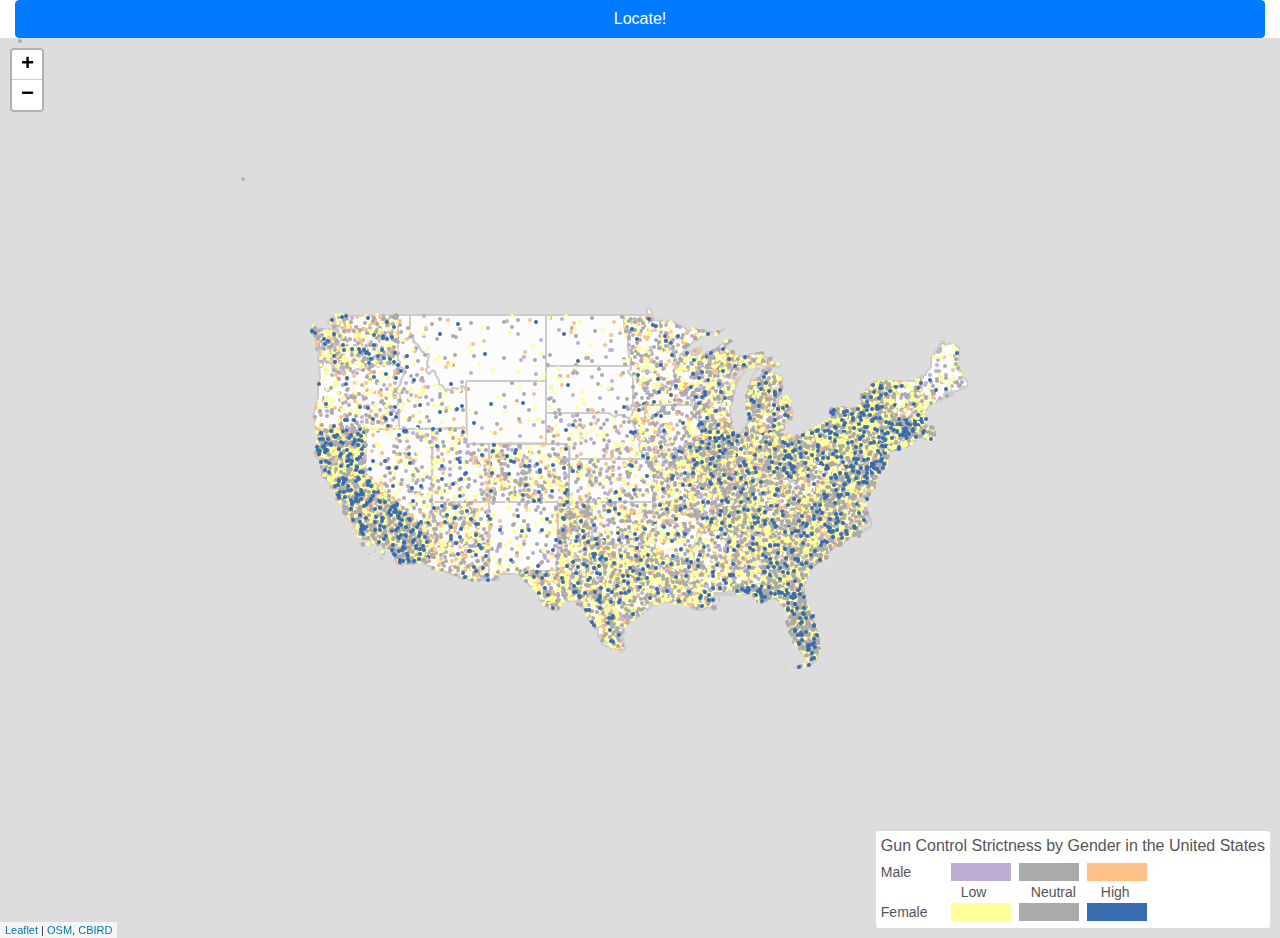
==== webmap/index.html @ ea82e027 "first commit" ====
<!DOCTYPE html>
<html lang="en">
<head>
  <meta charset="UTF-8">
  <meta name="viewport" content="width=device-width, initial-scale=1.0">
  <meta http-equiv="X-UA-Compatible" content="ie=edge">
  <title>Webmap1</title>
  <link rel="stylesheet" href="./src/leaflet.css">
  <link rel="stylesheet" href="src/css/bootstrap.min.css">
  <link rel="stylesheet" href="./css/style.css">
  <!-- <link rel="stylesheet" href="./src/plugins/easy-button.css">
  <link rel="stylesheet" href="https://use.fontawesome.com/releases/v5.0.13/css/all.css" integrity="sha384-DNOHZ68U8hZfKXOrtjWvjxusGo9WQnrNx2sqG0tfsghAvtVlRW3tvkXWZh58N9jp" crossorigin="anonymous">
  <link rel="stylesheet" href="./src/plugins/L.Control.Sidebar.css">
  <link rel="stylesheet" href="./src/plugins/leaflet-providers/css/gh-fork-ribbon.css"> -->
  <script type="text/javascript" src="./src/leaflet-src.js"></script>
  <!-- <script type="text/javascript" src="./src/plugins/easy-button.js"></script>
  <script type="text/javascript" src="./src/plugins/L.Control.Sidebar.js"></script>
  <script type="text/javascript" src="./src/plugins/leaflet-providers/leaflet-providers.js"></script>
  <script type="text/javascript" src="./src/plugins/leaflet.ajax.min.js"></script> -->
  <!-- <script src='https://npmcdn.com/@turf/turf/turf.min.js'></script> -->
</head>
<body>
  <div class="container-fluid">
    <div class="row">
      <div id="sidebar" class="col-md-12">
        <button id="button-locate" type="button" class="btn btn-primary btn-block">Locate!</button>
      </div>
      <div id="mapdiv" class="col-md-12">
      </div>
    </div>
  </div>
  <script src="./js/main.js"></script>
</body>
</html>
---- webmap/src/leaflet.css ----
/* required styles */

.leaflet-pane,
.leaflet-tile,
.leaflet-marker-icon,
.leaflet-marker-shadow,
.leaflet-tile-container,
.leaflet-pane > svg,
.leaflet-pane > canvas,
.leaflet-zoom-box,
.leaflet-image-layer,
.leaflet-layer {
	position: absolute;
	left: 0;
	top: 0;
	}
.leaflet-container {
	overflow: hidden;
	}
.leaflet-tile,
.leaflet-marker-icon,
.leaflet-marker-shadow {
	-webkit-user-select: none;
	   -moz-user-select: none;
	        user-select: none;
	  -webkit-user-drag: none;
	}
/* Safari renders non-retina tile on retina better with this, but Chrome is worse */
.leaflet-safari .leaflet-tile {
	image-rendering: -webkit-optimize-contrast;
	}
/* hack that prevents hw layers "stretching" when loading new tiles */
.leaflet-safari .leaflet-tile-container {
	width: 1600px;
	height: 1600px;
	-webkit-transform-origin: 0 0;
	}
.leaflet-marker-icon,
.leaflet-marker-shadow {
	display: block;
	}
/* .leaflet-container svg: reset svg max-width decleration shipped in Joomla! (joomla.org) 3.x */
/* .leaflet-container img: map is broken in FF if you have max-width: 100% on tiles */
.leaflet-container .leaflet-overlay-pane svg,
.leaflet-container .leaflet-marker-pane img,
.leaflet-container .leaflet-shadow-pane img,
.leaflet-container .leaflet-tile-pane img,
.leaflet-container img.leaflet-image-layer {
	max-width: none !important;
	max-height: none !important;
	}

.leaflet-container.leaflet-touch-zoom {
	-ms-touch-action: pan-x pan-y;
	touch-action: pan-x pan-y;
	}
.leaflet-container.leaflet-touch-drag {
	-ms-touch-action: pinch-zoom;
	/* Fallback for FF which doesn't support pinch-zoom */
	touch-action: none;
	touch-action: pinch-zoom;
}
.leaflet-container.leaflet-touch-drag.leaflet-touch-zoom {
	-ms-touch-action: none;
	touch-action: none;
}
.leaflet-container {
	-webkit-tap-highlight-color: transparent;
}
.leaflet-container a {
	-webkit-tap-highlight-color: rgba(51, 181, 229, 0.4);
}
.leaflet-tile {
	filter: inherit;
	visibility: hidden;
	}
.leaflet-tile-loaded {
	visibility: inherit;
	}
.leaflet-zoom-box {
	width: 0;
	height: 0;
	-moz-box-sizing: border-box;
	     box-sizing: border-box;
	z-index: 800;
	}
/* workaround for https://bugzilla.mozilla.org/show_bug.cgi?id=888319 */
.leaflet-overlay-pane svg {
	-moz-user-select: none;
	}

.leaflet-pane         { z-index: 400; }

.leaflet-tile-pane    { z-index: 200; }
.leaflet-overlay-pane { z-index: 400; }
.leaflet-shadow-pane  { z-index: 500; }
.leaflet-marker-pane  { z-index: 600; }
.leaflet-tooltip-pane   { z-index: 650; }
.leaflet-popup-pane   { z-index: 700; }

.leaflet-map-pane canvas { z-index: 100; }
.leaflet-map-pane svg    { z-index: 200; }

.leaflet-vml-shape {
	width: 1px;
	height: 1px;
	}
.lvml {
	behavior: url(#default#VML);
	display: inline-block;
	position: absolute;
	}


/* control positioning */

.leaflet-control {
	position: relative;
	z-index: 800;
	pointer-events: visiblePainted; /* IE 9-10 doesn't have auto */
	pointer-events: auto;
	}
.leaflet-top,
.leaflet-bottom {
	position: absolute;
	z-index: 1000;
	pointer-events: none;
	}
.leaflet-top {
	top: 0;
	}
.leaflet-right {
	right: 0;
	}
.leaflet-bottom {
	bottom: 0;
	}
.leaflet-left {
	left: 0;
	}
.leaflet-control {
	float: left;
	clear: both;
	}
.leaflet-right .leaflet-control {
	float: right;
	}
.leaflet-top .leaflet-control {
	margin-top: 10px;
	}
.leaflet-bottom .leaflet-control {
	margin-bottom: 10px;
	}
.leaflet-left .leaflet-control {
	margin-left: 10px;
	}
.leaflet-right .leaflet-control {
	margin-right: 10px;
	}


/* zoom and fade animations */

.leaflet-fade-anim .leaflet-tile {
	will-change: opacity;
	}
.leaflet-fade-anim .leaflet-popup {
	opacity: 0;
	-webkit-transition: opacity 0.2s linear;
	   -moz-transition: opacity 0.2s linear;
	     -o-transition: opacity 0.2s linear;
	        transition: opacity 0.2s linear;
	}
.leaflet-fade-anim .leaflet-map-pane .leaflet-popup {
	opacity: 1;
	}
.leaflet-zoom-animated {
	-webkit-transform-origin: 0 0;
	    -ms-transform-origin: 0 0;
	        transform-origin: 0 0;
	}
.leaflet-zoom-anim .leaflet-zoom-animated {
	will-change: transform;
	}
.leaflet-zoom-anim .leaflet-zoom-animated {
	-webkit-transition: -webkit-transform 0.25s cubic-bezier(0,0,0.25,1);
	   -moz-transition:    -moz-transform 0.25s cubic-bezier(0,0,0.25,1);
	     -o-transition:      -o-transform 0.25s cubic-bezier(0,0,0.25,1);
	        transition:         transform 0.25s cubic-bezier(0,0,0.25,1);
	}
.leaflet-zoom-anim .leaflet-tile,
.leaflet-pan-anim .leaflet-tile {
	-webkit-transition: none;
	   -moz-transition: none;
	     -o-transition: none;
	        transition: none;
	}

.leaflet-zoom-anim .leaflet-zoom-hide {
	visibility: hidden;
	}


/* cursors */

.leaflet-interactive {
	cursor: pointer;
	}
.leaflet-grab {
	cursor: -webkit-grab;
	cursor:    -moz-grab;
	}
.leaflet-crosshair,
.leaflet-crosshair .leaflet-interactive {
	cursor: crosshair;
	}
.leaflet-popup-pane,
.leaflet-control {
	cursor: auto;
	}
.leaflet-dragging .leaflet-grab,
.leaflet-dragging .leaflet-grab .leaflet-interactive,
.leaflet-dragging .leaflet-marker-draggable {
	cursor: move;
	cursor: -webkit-grabbing;
	cursor:    -moz-grabbing;
	}

/* marker & overlays interactivity */
.leaflet-marker-icon,
.leaflet-marker-shadow,
.leaflet-image-layer,
.leaflet-pane > svg path,
.leaflet-tile-container {
	pointer-events: none;
	}

.leaflet-marker-icon.leaflet-interactive,
.leaflet-image-layer.leaflet-interactive,
.leaflet-pane > svg path.leaflet-interactive {
	pointer-events: visiblePainted; /* IE 9-10 doesn't have auto */
	pointer-events: auto;
	}

/* visual tweaks */

.leaflet-container {
	background: #ddd;
	outline: 0;
	}
.leaflet-container a {
	color: #0078A8;
	}
.leaflet-container a.leaflet-active {
	outline: 2px solid orange;
	}
.leaflet-zoom-box {
	border: 2px dotted #38f;
	background: rgba(255,255,255,0.5);
	}


/* general typography */
.leaflet-container {
	font: 12px/1.5 "Helvetica Neue", Arial, Helvetica, sans-serif;
	}


/* general toolbar styles */

.leaflet-bar {
	box-shadow: 0 1px 5px rgba(0,0,0,0.65);
	border-radius: 4px;
	}
.leaflet-bar a,
.leaflet-bar a:hover {
	background-color: #fff;
	border-bottom: 1px solid #ccc;
	width: 26px;
	height: 26px;
	line-height: 26px;
	display: block;
	text-align: center;
	text-decoration: none;
	color: black;
	}
.leaflet-bar a,
.leaflet-control-layers-toggle {
	background-position: 50% 50%;
	background-repeat: no-repeat;
	display: block;
	}
.leaflet-bar a:hover {
	background-color: #f4f4f4;
	}
.leaflet-bar a:first-child {
	border-top-left-radius: 4px;
	border-top-right-radius: 4px;
	}
.leaflet-bar a:last-child {
	border-bottom-left-radius: 4px;
	border-bottom-right-radius: 4px;
	border-bottom: none;
	}
.leaflet-bar a.leaflet-disabled {
	cursor: default;
	background-color: #f4f4f4;
	color: #bbb;
	}

.leaflet-touch .leaflet-bar a {
	width: 30px;
	height: 30px;
	line-height: 30px;
	}
.leaflet-touch .leaflet-bar a:first-child {
	border-top-left-radius: 2px;
	border-top-right-radius: 2px;
	}
.leaflet-touch .leaflet-bar a:last-child {
	border-bottom-left-radius: 2px;
	border-bottom-right-radius: 2px;
	}

/* zoom control */

.leaflet-control-zoom-in,
.leaflet-control-zoom-out {
	font: bold 18px 'Lucida Console', Monaco, monospace;
	text-indent: 1px;
	}

.leaflet-touch .leaflet-control-zoom-in, .leaflet-touch .leaflet-control-zoom-out  {
	font-size: 22px;
	}


/* layers control */

.leaflet-control-layers {
	box-shadow: 0 1px 5px rgba(0,0,0,0.4);
	background: #fff;
	border-radius: 5px;
	}
.leaflet-control-layers-toggle {
	background-image: url(images/layers.png);
	width: 36px;
	height: 36px;
	}
.leaflet-retina .leaflet-control-layers-toggle {
	background-image: url(images/layers-2x.png);
	background-size: 26px 26px;
	}
.leaflet-touch .leaflet-control-layers-toggle {
	width: 44px;
	height: 44px;
	}
.leaflet-control-layers .leaflet-control-layers-list,
.leaflet-control-layers-expanded .leaflet-control-layers-toggle {
	display: none;
	}
.leaflet-control-layers-expanded .leaflet-control-layers-list {
	display: block;
	position: relative;
	}
.leaflet-control-layers-expanded {
	padding: 6px 10px 6px 6px;
	color: #333;
	background: #fff;
	}
.leaflet-control-layers-scrollbar {
	overflow-y: scroll;
	overflow-x: hidden;
	padding-right: 5px;
	}
.leaflet-control-layers-selector {
	margin-top: 2px;
	position: relative;
	top: 1px;
	}
.leaflet-control-layers label {
	display: block;
	}
.leaflet-control-layers-separator {
	height: 0;
	border-top: 1px solid #ddd;
	margin: 5px -10px 5px -6px;
	}

/* Default icon URLs */
.leaflet-default-icon-path {
	background-image: url(images/marker-icon.png);
	}


/* attribution and scale controls */

.leaflet-container .leaflet-control-attribution {
	background: #fff;
	background: rgba(255, 255, 255, 0.7);
	margin: 0;
	}
.leaflet-control-attribution,
.leaflet-control-scale-line {
	padding: 0 5px;
	color: #333;
	}
.leaflet-control-attribution a {
	text-decoration: none;
	}
.leaflet-control-attribution a:hover {
	text-decoration: underline;
	}
.leaflet-container .leaflet-control-attribution,
.leaflet-container .leaflet-control-scale {
	font-size: 11px;
	}
.leaflet-left .leaflet-control-scale {
	margin-left: 5px;
	}
.leaflet-bottom .leaflet-control-scale {
	margin-bottom: 5px;
	}
.leaflet-control-scale-line {
	border: 2px solid #777;
	border-top: none;
	line-height: 1.1;
	padding: 2px 5px 1px;
	font-size: 11px;
	white-space: nowrap;
	overflow: hidden;
	-moz-box-sizing: border-box;
	     box-sizing: border-box;

	background: #fff;
	background: rgba(255, 255, 255, 0.5);
	}
.leaflet-control-scale-line:not(:first-child) {
	border-top: 2px solid #777;
	border-bottom: none;
	margin-top: -2px;
	}
.leaflet-control-scale-line:not(:first-child):not(:last-child) {
	border-bottom: 2px solid #777;
	}

.leaflet-touch .leaflet-control-attribution,
.leaflet-touch .leaflet-control-layers,
.leaflet-touch .leaflet-bar {
	box-shadow: none;
	}
.leaflet-touch .leaflet-control-layers,
.leaflet-touch .leaflet-bar {
	border: 2px solid rgba(0,0,0,0.2);
	background-clip: padding-box;
	}


/* popup */

.leaflet-popup {
	position: absolute;
	text-align: center;
	margin-bottom: 20px;
	}
.leaflet-popup-content-wrapper {
	padding: 1px;
	text-align: left;
	border-radius: 12px;
	}
.leaflet-popup-content {
	margin: 13px 19px;
	line-height: 1.4;
	}
.leaflet-popup-content p {
	margin: 18px 0;
	}
.leaflet-popup-tip-container {
	width: 40px;
	height: 20px;
	position: absolute;
	left: 50%;
	margin-left: -20px;
	overflow: hidden;
	pointer-events: none;
	}
.leaflet-popup-tip {
	width: 17px;
	height: 17px;
	padding: 1px;

	margin: -10px auto 0;

	-webkit-transform: rotate(45deg);
	   -moz-transform: rotate(45deg);
	    -ms-transform: rotate(45deg);
	     -o-transform: rotate(45deg);
	        transform: rotate(45deg);
	}
.leaflet-popup-content-wrapper,
.leaflet-popup-tip {
	background: white;
	color: #333;
	box-shadow: 0 3px 14px rgba(0,0,0,0.4);
	}
.leaflet-container a.leaflet-popup-close-button {
	position: absolute;
	top: 0;
	right: 0;
	padding: 4px 4px 0 0;
	border: none;
	text-align: center;
	width: 18px;
	height: 14px;
	font: 16px/14px Tahoma, Verdana, sans-serif;
	color: #c3c3c3;
	text-decoration: none;
	font-weight: bold;
	background: transparent;
	}
.leaflet-container a.leaflet-popup-close-button:hover {
	color: #999;
	}
.leaflet-popup-scrolled {
	overflow: auto;
	border-bottom: 1px solid #ddd;
	border-top: 1px solid #ddd;
	}

.leaflet-oldie .leaflet-popup-content-wrapper {
	zoom: 1;
	}
.leaflet-oldie .leaflet-popup-tip {
	width: 24px;
	margin: 0 auto;

	-ms-filter: "progid:DXImageTransform.Microsoft.Matrix(M11=0.70710678, M12=0.70710678, M21=-0.70710678, M22=0.70710678)";
	filter: progid:DXImageTransform.Microsoft.Matrix(M11=0.70710678, M12=0.70710678, M21=-0.70710678, M22=0.70710678);
	}
.leaflet-oldie .leaflet-popup-tip-container {
	margin-top: -1px;
	}

.leaflet-oldie .leaflet-control-zoom,
.leaflet-oldie .leaflet-control-layers,
.leaflet-oldie .leaflet-popup-content-wrapper,
.leaflet-oldie .leaflet-popup-tip {
	border: 1px solid #999;
	}


/* div icon */

.leaflet-div-icon {
	background: #fff;
	border: 1px solid #666;
	}


/* Tooltip */
/* Base styles for the element that has a tooltip */
.leaflet-tooltip {
	position: absolute;
	padding: 6px;
	background-color: #fff;
	border: 1px solid #fff;
	border-radius: 3px;
	color: #222;
	white-space: nowrap;
	-webkit-user-select: none;
	-moz-user-select: none;
	-ms-user-select: none;
	user-select: none;
	pointer-events: none;
	box-shadow: 0 1px 3px rgba(0,0,0,0.4);
	}
.leaflet-tooltip.leaflet-clickable {
	cursor: pointer;
	pointer-events: auto;
	}
.leaflet-tooltip-top:before,
.leaflet-tooltip-bottom:before,
.leaflet-tooltip-left:before,
.leaflet-tooltip-right:before {
	position: absolute;
	pointer-events: none;
	border: 6px solid transparent;
	background: transparent;
	content: "";
	}

/* Directions */

.leaflet-tooltip-bottom {
	margin-top: 6px;
}
.leaflet-tooltip-top {
	margin-top: -6px;
}
.leaflet-tooltip-bottom:before,
.leaflet-tooltip-top:before {
	left: 50%;
	margin-left: -6px;
	}
.leaflet-tooltip-top:before {
	bottom: 0;
	margin-bottom: -12px;
	border-top-color: #fff;
	}
.leaflet-tooltip-bottom:before {
	top: 0;
	margin-top: -12px;
	margin-left: -6px;
	border-bottom-color: #fff;
	}
.leaflet-tooltip-left {
	margin-left: -6px;
}
.leaflet-tooltip-right {
	margin-left: 6px;
}
.leaflet-tooltip-left:before,
.leaflet-tooltip-right:before {
	top: 50%;
	margin-top: -6px;
	}
.leaflet-tooltip-left:before {
	right: 0;
	margin-right: -12px;
	border-left-color: #fff;
	}
.leaflet-tooltip-right:before {
	left: 0;
	margin-left: -12px;
	border-right-color: #fff;
	}
---- webmap/css/style.css ----
#mapdiv {
  height: 100vh;
}

.container-fluid {
  padding: 0 0 10 0;
}

.Male.high {
  fill: #beaed4;
  fill-opacity: 1;
}

.Male.low {
  fill: #fdc086;
  fill-opacity: 1;
}

.Female.high {
  fill: #ffff99;
  fill-opacity: 1;
}

.Female.low {
  fill: #386cb0;
  fill-opacity: 1;
}

.neutral {
  fill: #aaa;
  fill-opacity: 1;
}


.legend {
    line-height: 18px;
    color: #555;
    background-color: #fff;
    padding: 5px;
    border-radius: 3px;
}
.legend i {
    width: 60px;
    height: 18px;
    float: left;
    margin-right: 8px;
    opacity: 0.7;
}

.legend span {
  float: left;
  margin-right: 10px;
  display: inline-block;
  width: 60px;
}

.legend div {
  clear: left;
  height: 20px;
  font-size: 14px;
}

.legend-labels span {
    padding-left: 10px;
}
---- webmap/src/plugins/easy-button.css ----
.leaflet-bar button,
.leaflet-bar button:hover {
  background-color: #fff;
  border: none;
  border-bottom: 1px solid #ccc;
  width: 26px;
  height: 26px;
  line-height: 26px;
  display: block;
  text-align: center;
  text-decoration: none;
  color: black;
}

.leaflet-bar button {
  background-position: 50% 50%;
  background-repeat: no-repeat;
  overflow: hidden;
  display: block;
}

.leaflet-bar button:hover {
  background-color: #f4f4f4;
}

.leaflet-bar button:first-of-type {
  border-top-left-radius: 4px;
  border-top-right-radius: 4px;
}

.leaflet-bar button:last-of-type {
  border-bottom-left-radius: 4px;
  border-bottom-right-radius: 4px;
  border-bottom: none;
}

.leaflet-bar.disabled,
.leaflet-bar button.disabled {
  cursor: default;
  pointer-events: none;
  opacity: .4;
}

.easy-button-button .button-state{
  display: block;
  width: 100%;
  height: 100%;
  position: relative;
}


.leaflet-touch .leaflet-bar button {
  width: 30px;
  height: 30px;
  line-height: 30px;
}
---- webmap/src/plugins/L.Control.Sidebar.css ----
.leaflet-sidebar {
  position: absolute;
  height: 100%;
  -webkit-box-sizing: border-box;
  -moz-box-sizing: border-box;
  box-sizing: border-box;
  padding: 10px;
  z-index: 2000; }
  .leaflet-sidebar.left {
    left: -500px;
    transition: left 0.5s, width 0.5s;
    padding-right: 0; }
    .leaflet-sidebar.left.visible {
      left: 0; }
  .leaflet-sidebar.right {
    right: -500px;
    transition: right 0.5s, width 0.5s;
    padding-left: 0; }
    .leaflet-sidebar.right.visible {
      right: 0; }
  .leaflet-sidebar > .leaflet-control {
    height: 100%;
    width: 100%;
    overflow: auto;
    -webkit-overflow-scrolling: touch;
    -webkit-box-sizing: border-box;
    -moz-box-sizing: border-box;
    box-sizing: border-box;
    padding: 8px 24px;
    font-size: 1.1em;
    background: white;
    box-shadow: 0 1px 7px rgba(0, 0, 0, 0.65);
    -webkit-border-radius: 4px;
    border-radius: 4px; }
    .leaflet-touch .leaflet-sidebar > .leaflet-control {
      box-shadow: none;
      border: 2px solid rgba(0, 0, 0, 0.2);
      background-clip: padding-box; }
  @media (max-width: 767px) {
    .leaflet-sidebar {
      width: 100%;
      padding: 0; }
      .leaflet-sidebar.left.visible ~ .leaflet-left {
        left: 100%; }
      .leaflet-sidebar.right.visible ~ .leaflet-right {
        right: 100%; }
      .leaflet-sidebar.left {
        left: -100%; }
        .leaflet-sidebar.left.visible {
          left: 0; }
      .leaflet-sidebar.right {
        right: -100%; }
        .leaflet-sidebar.right.visible {
          right: 0; }
      .leaflet-sidebar > .leaflet-control {
        box-shadow: none;
        -webkit-border-radius: 0;
        border-radius: 0; }
        .leaflet-touch .leaflet-sidebar > .leaflet-control {
          border: 0; } }
  @media (min-width: 768px) and (max-width: 991px) {
    .leaflet-sidebar {
      width: 305px; }
      .leaflet-sidebar.left.visible ~ .leaflet-left {
        left: 305px; }
      .leaflet-sidebar.right.visible ~ .leaflet-right {
        right: 305px; } }
  @media (min-width: 992px) and (max-width: 1199px) {
    .leaflet-sidebar {
      width: 390px; }
      .leaflet-sidebar.left.visible ~ .leaflet-left {
        left: 390px; }
      .leaflet-sidebar.right.visible ~ .leaflet-right {
        right: 390px; } }
  @media (min-width: 1200px) {
    .leaflet-sidebar {
      width: 460px; }
      .leaflet-sidebar.left.visible ~ .leaflet-left {
        left: 460px; }
      .leaflet-sidebar.right.visible ~ .leaflet-right {
        right: 460px; } }
  .leaflet-sidebar .close {
    position: absolute;
    right: 20px;
    top: 20px;
    width: 31px;
    height: 31px;
    color: #333;
    font-size: 25px;
    line-height: 1em;
    text-align: center;
    background: white;
    -webkit-border-radius: 16px;
    border-radius: 16px;
    cursor: pointer;
    z-index: 8; }

.leaflet-left {
  transition: left 0.5s; }

.leaflet-right {
  transition: right 0.5s; }
---- webmap/src/plugins/leaflet-providers/css/gh-fork-ribbon.css ----
/* Left will inherit from right (so we don't need to duplicate code */
.github-fork-ribbon {
  /* The right and left lasses determine the side we attach our banner to */
  position: absolute;

  /* Add a bit of padding to give some substance outside the "stitching" */
  padding: 2px 0;

  /* Set the base colour */
  background-color: #a00;

  /* Set a gradient: transparent black at the top to almost-transparent black at the bottom */
  background-image: -webkit-gradient(linear, left top, left bottom, from(rgba(0, 0, 0, 0.00)), to(rgba(0, 0, 0, 0.15)));
  background-image: -webkit-linear-gradient(top, rgba(0, 0, 0, 0.00), rgba(0, 0, 0, 0.15));
  background-image: -moz-linear-gradient(top, rgba(0, 0, 0, 0.00), rgba(0, 0, 0, 0.15));
  background-image: -o-linear-gradient(top, rgba(0, 0, 0, 0.00), rgba(0, 0, 0, 0.15));
  background-image: -ms-linear-gradient(top, rgba(0, 0, 0, 0.00), rgba(0, 0, 0, 0.15));
  background-image: linear-gradient(top, rgba(0, 0, 0, 0.00), rgba(0, 0, 0, 0.15));
  filter: progid:DXImageTransform.Microsoft.gradient(GradientType=0,StartColorStr='#000000', EndColorStr='#000000');

  /* Add a drop shadow */
  -webkit-box-shadow: 0px 2px 3px 0px rgba(0, 0, 0, 0.5);
  box-shadow: 0px 2px 3px 0px rgba(0, 0, 0, 0.5);

  z-index: 9999;
}

.github-fork-ribbon a {
  /* Set the font */
  font-family: "Helvetica Neue", Helvetica, Arial, sans-serif;
  font-size: 13px;
  font-weight: 700;
  color: white;

  /* Set the text properties */
  text-decoration: none;
  text-shadow: 0 -1px rgba(0,0,0,0.5);
  text-align: center;

  /* Set the geometry. If you fiddle with these you'll also need to tweak the top and right values in #github-fork-ribbon. */
  width: 200px;
  line-height: 20px;

  /* Set the layout properties */
  display: inline-block;
  padding: 2px 0;

  /* Add "stitching" effect */
  border-width: 1px 0;
  border-style: dotted;
  border-color: rgba(255,255,255,0.7);
}

.github-fork-ribbon-wrapper {
  width: 150px;
  height: 150px;
  position: absolute;
  overflow: hidden;
  top: 0;
}

.github-fork-ribbon-wrapper.left {
  left: 0;
}

.github-fork-ribbon-wrapper.right {
  right: 0;
}

.github-fork-ribbon-wrapper.left-bottom {
  position: fixed;
  top: inherit;
  bottom: 0;
  left: 0;
}

.github-fork-ribbon-wrapper.right-bottom {
  position: fixed;
  top: inherit;
  bottom: 0;
  right: 0;
}

.github-fork-ribbon-wrapper.right .github-fork-ribbon {
  top: 42px;
  right: -43px;

  /* Rotate the banner 45 degrees */
  -webkit-transform: rotate(45deg);
  -moz-transform: rotate(45deg);
  -o-transform: rotate(45deg);
  transform: rotate(45deg);
}

.github-fork-ribbon-wrapper.left .github-fork-ribbon {
  top: 42px;
  left: -43px;

  /* Rotate the banner -45 degrees */
  -webkit-transform: rotate(-45deg);
  -moz-transform: rotate(-45deg);
  -o-transform: rotate(-45deg);
  transform: rotate(-45deg);
}


.github-fork-ribbon-wrapper.left-bottom .github-fork-ribbon {
  top: 80px;
  left: -43px;

  /* Rotate the banner -45 degrees */
  -webkit-transform: rotate(45deg);
  -moz-transform: rotate(45deg);
  -o-transform: rotate(45deg);
  transform: rotate(45deg);
}

.github-fork-ribbon-wrapper.right-bottom .github-fork-ribbon {
  top: 80px;
  right: -43px;

  /* Rotate the banner -45 degrees */
  -webkit-transform: rotate(-45deg);
  -moz-transform: rotate(-45deg);
  -o-transform: rotate(-45deg);
  transform: rotate(-45deg);
}
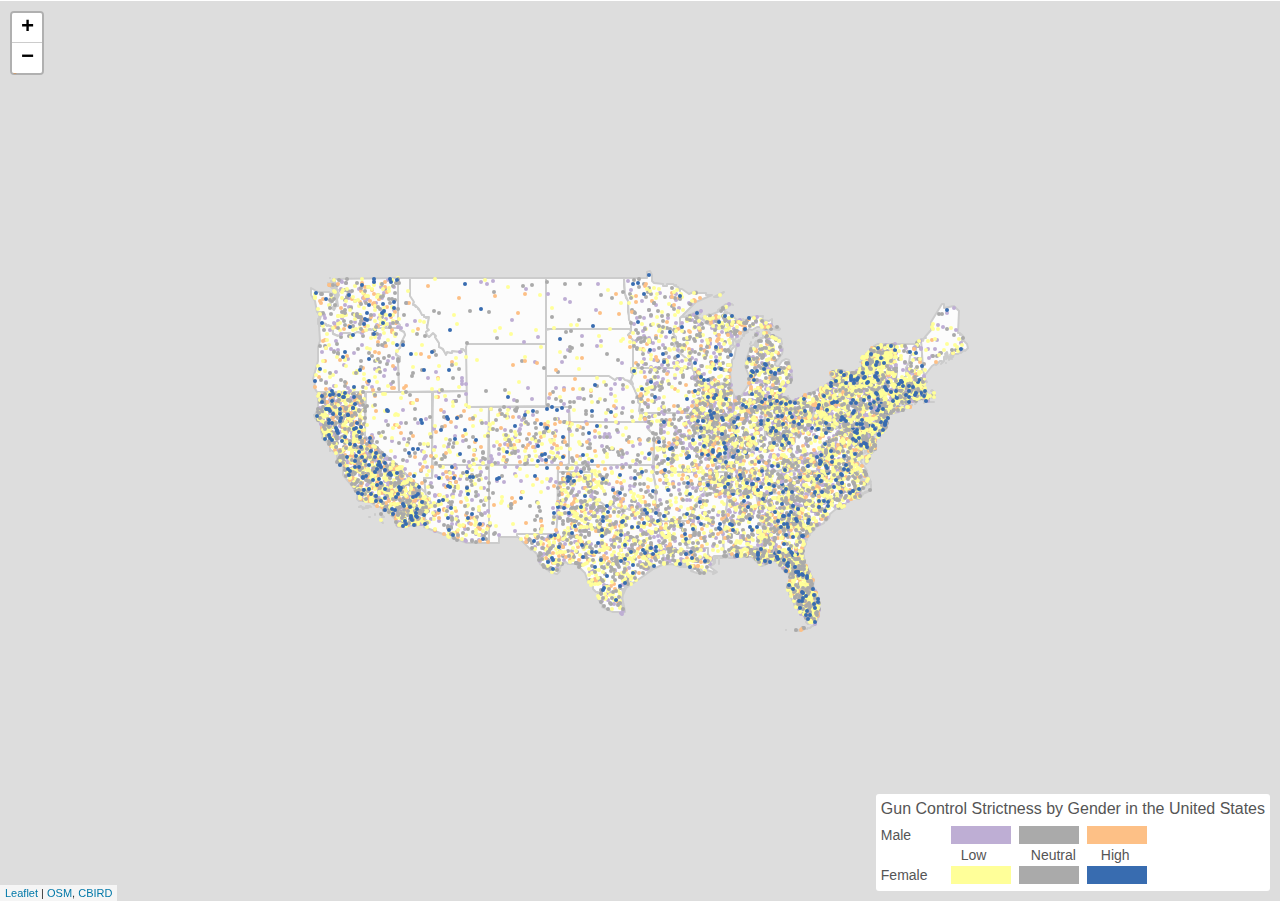
==== commit 9abe208f: "third???" ====
--- a/webmap/index.html
+++ b/webmap/index.html
@@ -23,7 +23,6 @@
   <div class="container-fluid">
     <div class="row">
       <div id="sidebar" class="col-md-12">
-        <button id="button-locate" type="button" class="btn btn-primary btn-block">Locate!</button>
       </div>
       <div id="mapdiv" class="col-md-12">
       </div>
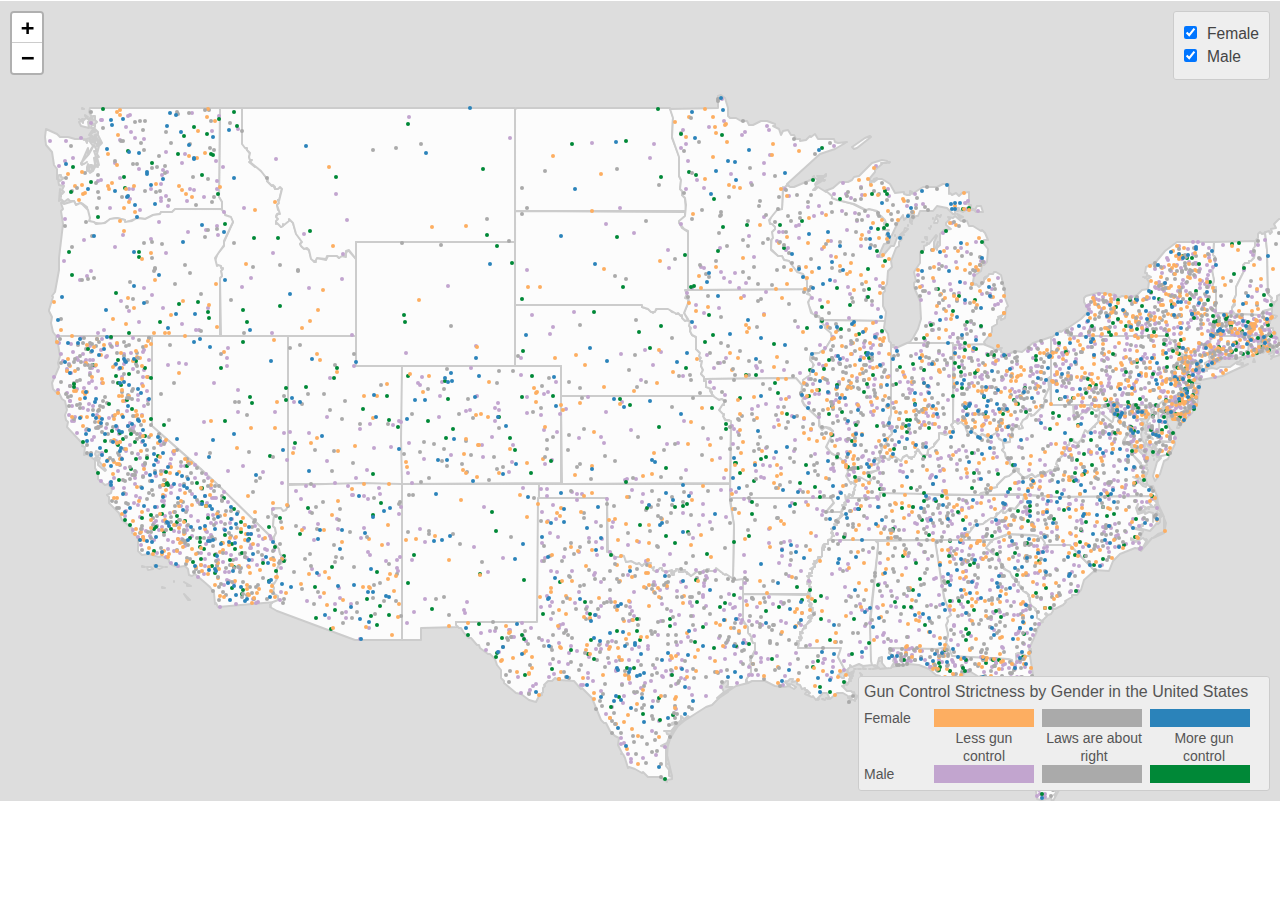
==== commit 91fc07c0: "cleaned code substantially" ====
--- a/webmap/index.html
+++ b/webmap/index.html
@@ -8,26 +8,17 @@
   <link rel="stylesheet" href="./src/leaflet.css">
   <link rel="stylesheet" href="src/css/bootstrap.min.css">
   <link rel="stylesheet" href="./css/style.css">
-  <!-- <link rel="stylesheet" href="./src/plugins/easy-button.css">
-  <link rel="stylesheet" href="https://use.fontawesome.com/releases/v5.0.13/css/all.css" integrity="sha384-DNOHZ68U8hZfKXOrtjWvjxusGo9WQnrNx2sqG0tfsghAvtVlRW3tvkXWZh58N9jp" crossorigin="anonymous">
-  <link rel="stylesheet" href="./src/plugins/L.Control.Sidebar.css">
-  <link rel="stylesheet" href="./src/plugins/leaflet-providers/css/gh-fork-ribbon.css"> -->
   <script type="text/javascript" src="./src/leaflet-src.js"></script>
-  <!-- <script type="text/javascript" src="./src/plugins/easy-button.js"></script>
-  <script type="text/javascript" src="./src/plugins/L.Control.Sidebar.js"></script>
-  <script type="text/javascript" src="./src/plugins/leaflet-providers/leaflet-providers.js"></script>
-  <script type="text/javascript" src="./src/plugins/leaflet.ajax.min.js"></script> -->
-  <!-- <script src='https://npmcdn.com/@turf/turf/turf.min.js'></script> -->
 </head>
 <body>
   <div class="container-fluid">
     <div class="row">
       <div id="sidebar" class="col-md-12">
       </div>
-      <div id="mapdiv" class="col-md-12">
+      <div id="map1" class="col-md-12">
       </div>
     </div>
   </div>
-  <script src="./js/main.js"></script>
+  <script src="./js/app.js"></script>
 </body>
 </html>
--- a/webmap/css/style.css
+++ b/webmap/css/style.css
@@ -1,5 +1,5 @@
-#mapdiv {
-  height: 100vh;
+#map1 {
+  height: 800px;
 }
 
 .container-fluid {
@@ -7,22 +7,22 @@
 }
 
 .Male.high {
-  fill: #beaed4;
+  fill: #fdae61;
   fill-opacity: 1;
 }
 
 .Male.low {
-  fill: #fdc086;
+  fill: #2b83ba;
   fill-opacity: 1;
 }
 
 .Female.high {
-  fill: #ffff99;
+  fill: #c2a5cf;
   fill-opacity: 1;
 }
 
 .Female.low {
-  fill: #386cb0;
+  fill: #008837;
   fill-opacity: 1;
 }
 
@@ -31,20 +31,21 @@
   fill-opacity: 1;
 }
 
-
 .legend {
-    line-height: 18px;
-    color: #555;
-    background-color: #fff;
-    padding: 5px;
-    border-radius: 3px;
+  line-height: 18px;
+  color: #555;
+  background-color: #fff;
+  padding: 5px;
+  border-radius: 3px;
+  background-color: #eee;
+  border: 1px solid #ccc;
 }
 .legend i {
-    width: 60px;
-    height: 18px;
-    float: left;
-    margin-right: 8px;
-    opacity: 0.7;
+  width: 60px;
+  height: 18px;
+  float: left;
+  margin-right: 8px;
+  opacity: 0.7;
 }
 
 .legend span {
@@ -61,5 +62,31 @@
 }
 
 .legend-labels span {
-    padding-left: 10px;
+  text-align: center;
 }
+
+.legend .color-bar {
+  width: 100px;
+}
+
+.toggle {
+  padding: 10px;
+  background-color: white;
+  list-style-type: none;
+  background-color: #eee;
+  border-radius: 3px;
+  border: 1px solid #ccc;
+  font-size: 1.3em;
+  color: #444;
+}
+
+.toggle ul {
+  padding: 0;
+  list-style: none;
+  margin: 0;
+
+}
+
+.toggle ul input {
+  margin-right: 10px;
+}
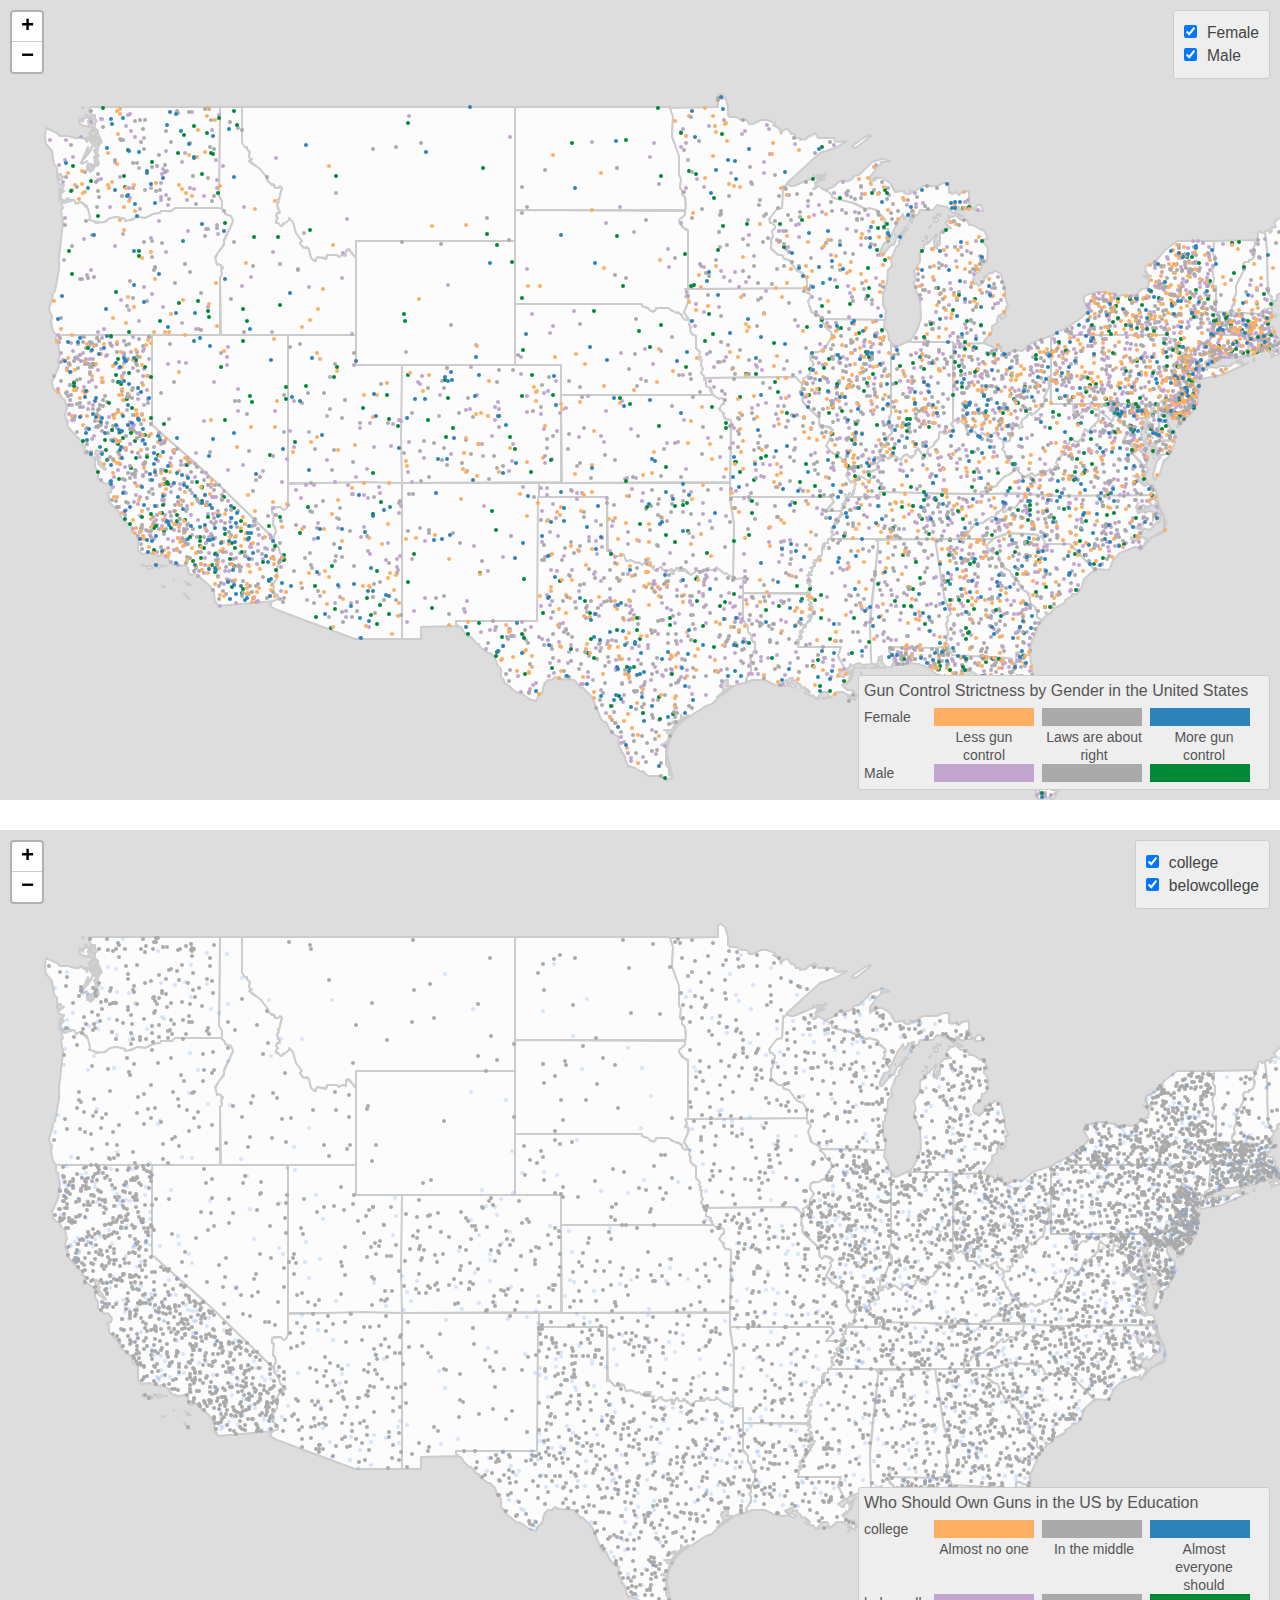
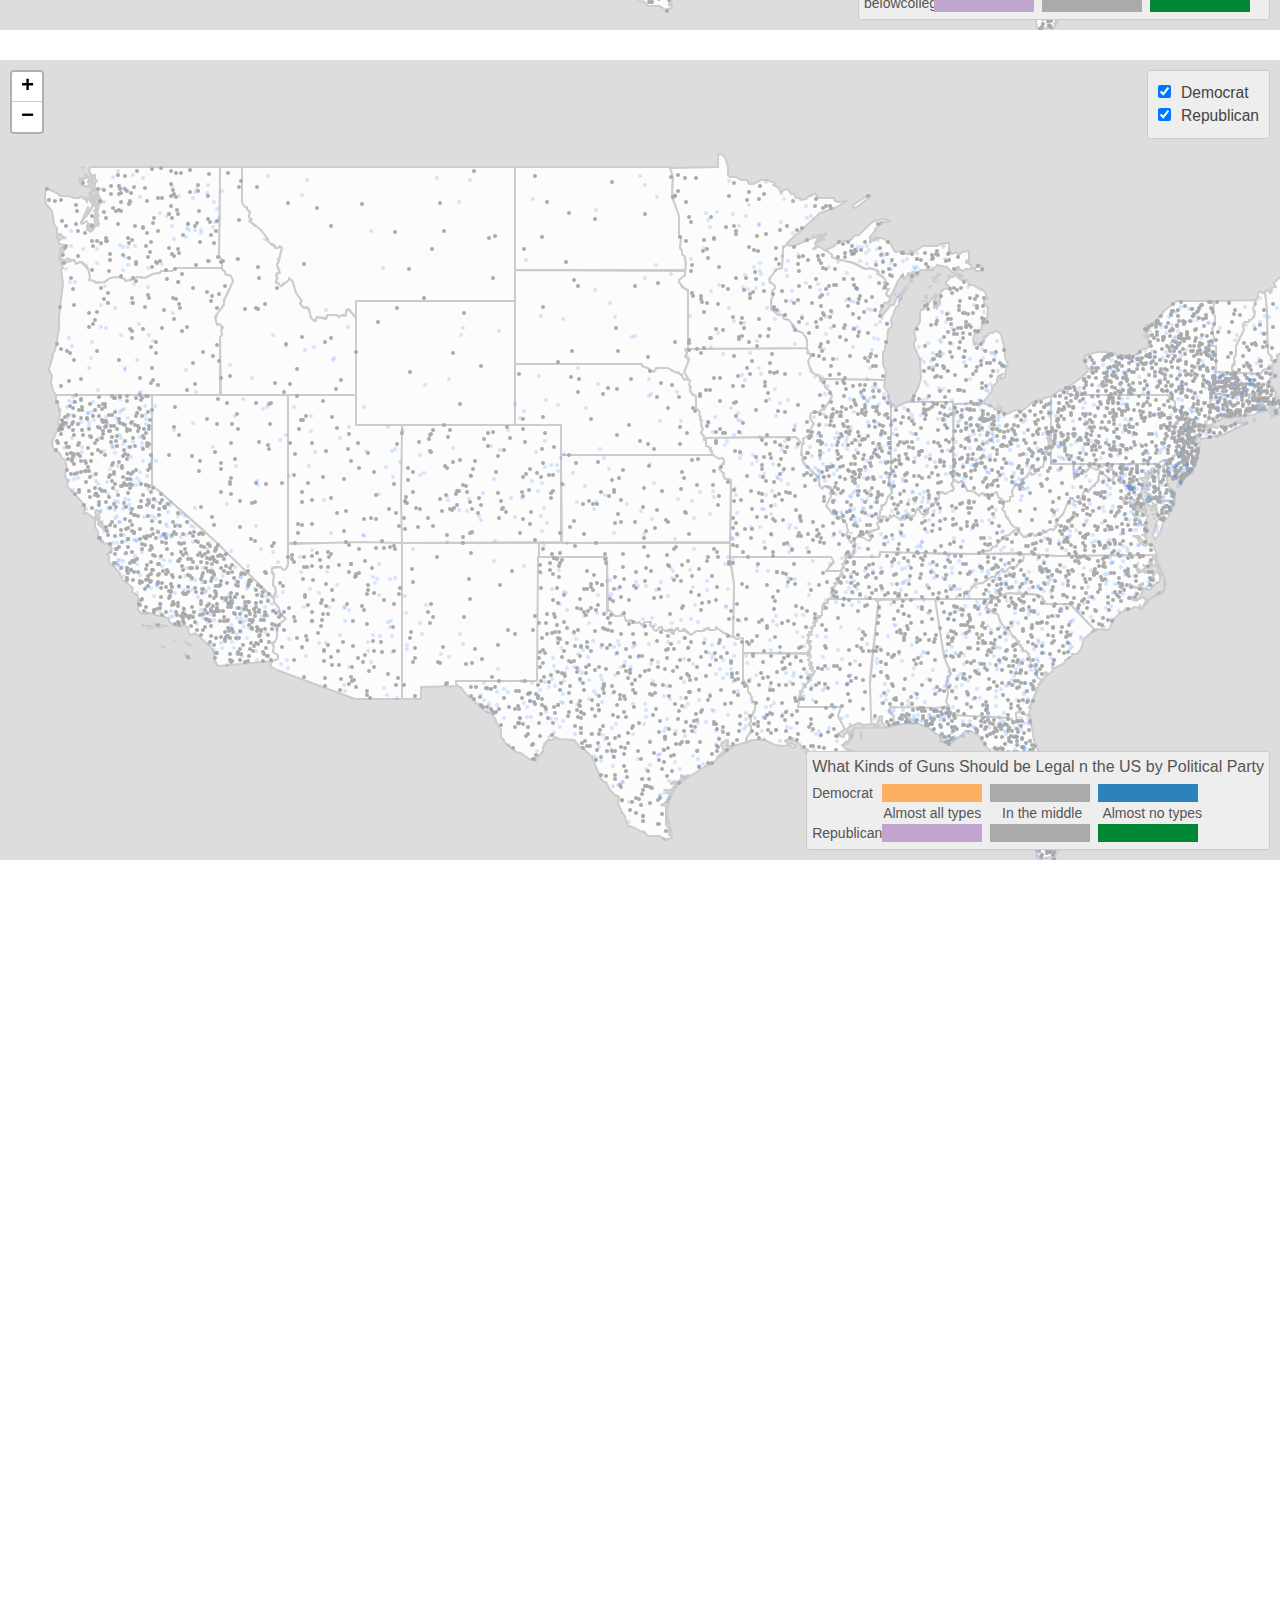
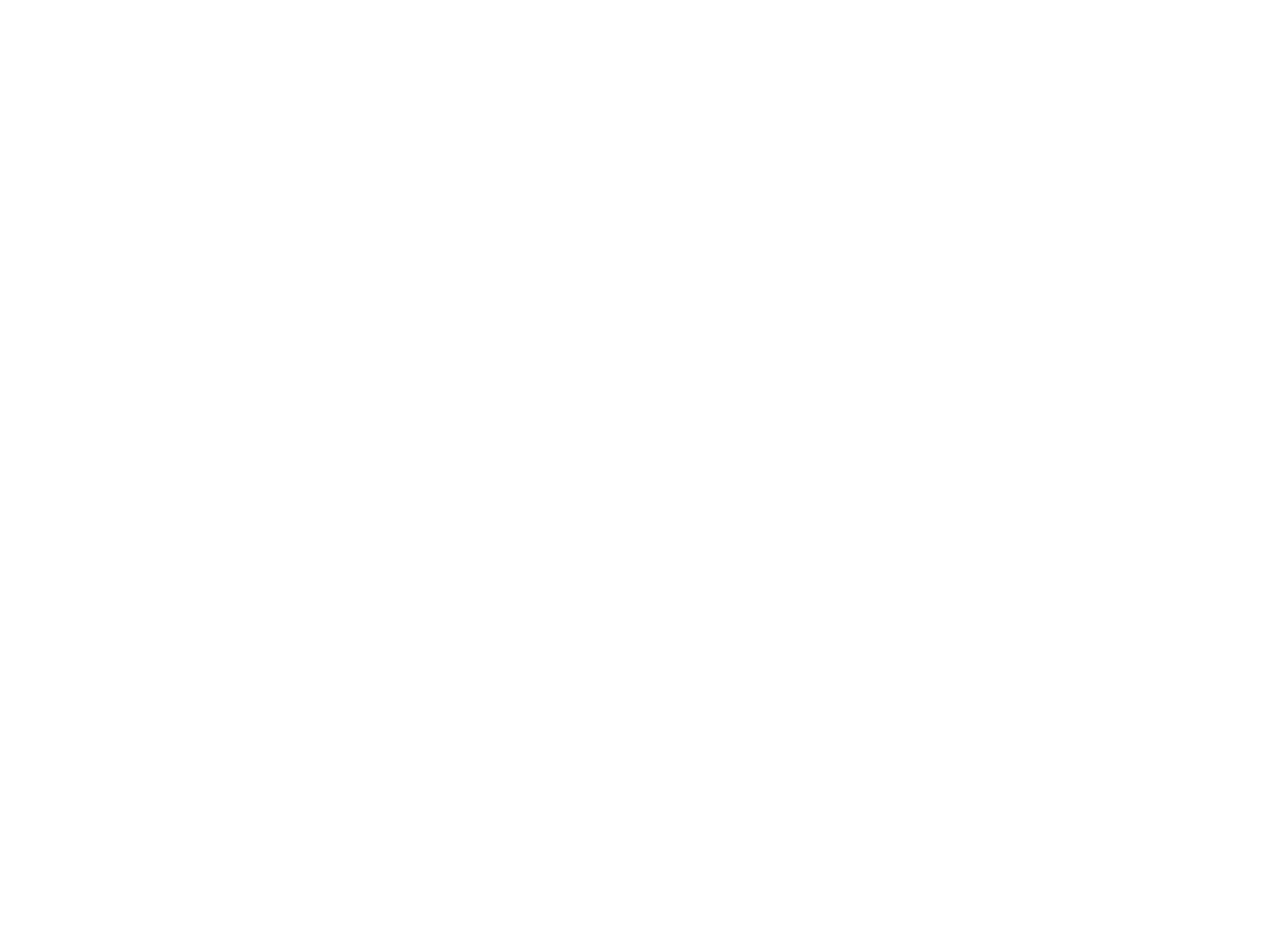
==== commit f4167010: "added two more maps" ====
--- a/webmap/index.html
+++ b/webmap/index.html
@@ -13,10 +13,19 @@
 <body>
   <div class="container-fluid">
     <div class="row">
-      <div id="sidebar" class="col-md-12">
-      </div>
-      <div id="map1" class="col-md-12">
-      </div>
+      <div id="map1" class="col-md-12"></div>
+    </div>
+    <div class="row">
+      <div id="map2" class="col-md-12"></div>
+    </div>
+    <div class="row">
+      <div id="map3" class="col-md-12"></div>
+    </div>
+    <div class="row">
+      <div id="map4" class="col-md-12"></div>
+    </div>
+    <div class="row">
+      <div id="map5" class="col-md-12"></div>
     </div>
   </div>
   <script src="./js/app.js"></script>
--- a/webmap/css/style.css
+++ b/webmap/css/style.css
@@ -1,4 +1,4 @@
-#map1 {
+#map1, #map2, #map3, #map4, #map5 {
   height: 800px;
 }
 
@@ -6,6 +6,9 @@
   padding: 0 0 10 0;
 }
 
+.row {
+  margin-bottom: 30px;
+}
 .Male.high {
   fill: #fdae61;
   fill-opacity: 1;
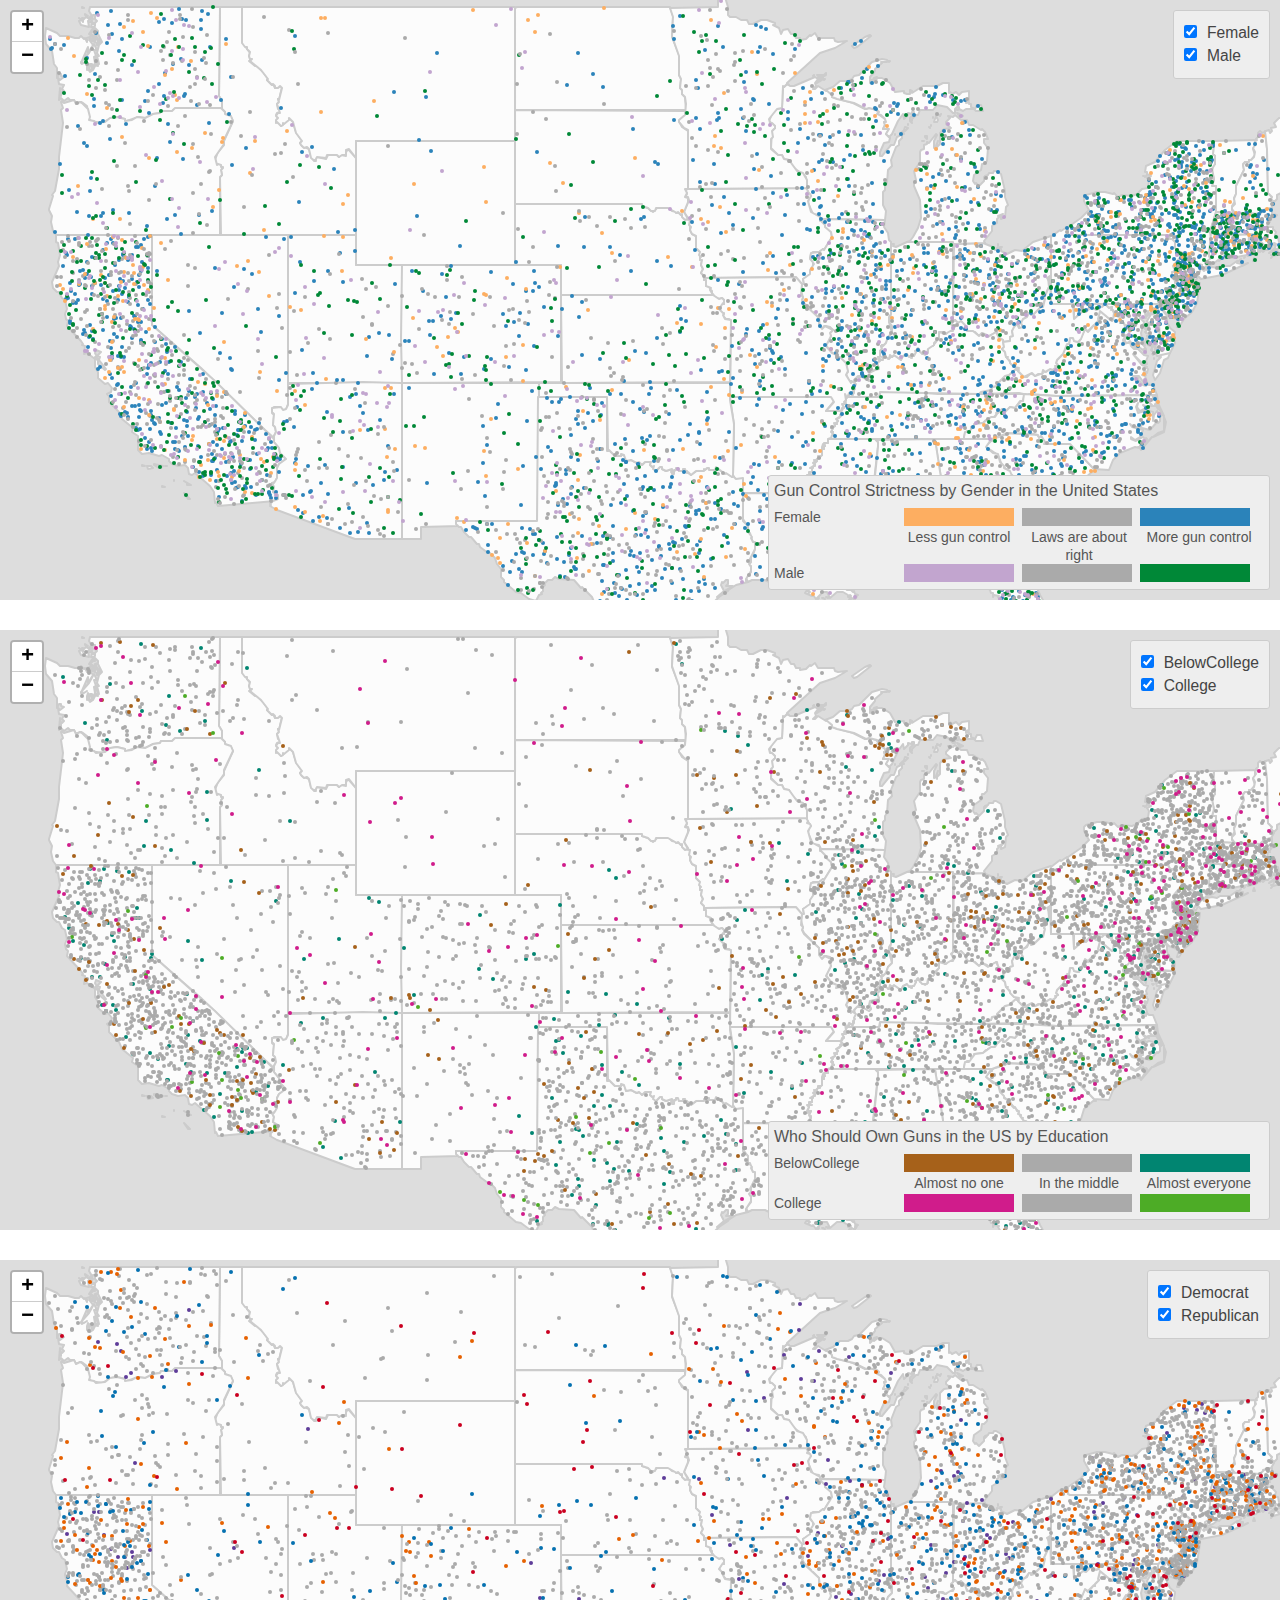
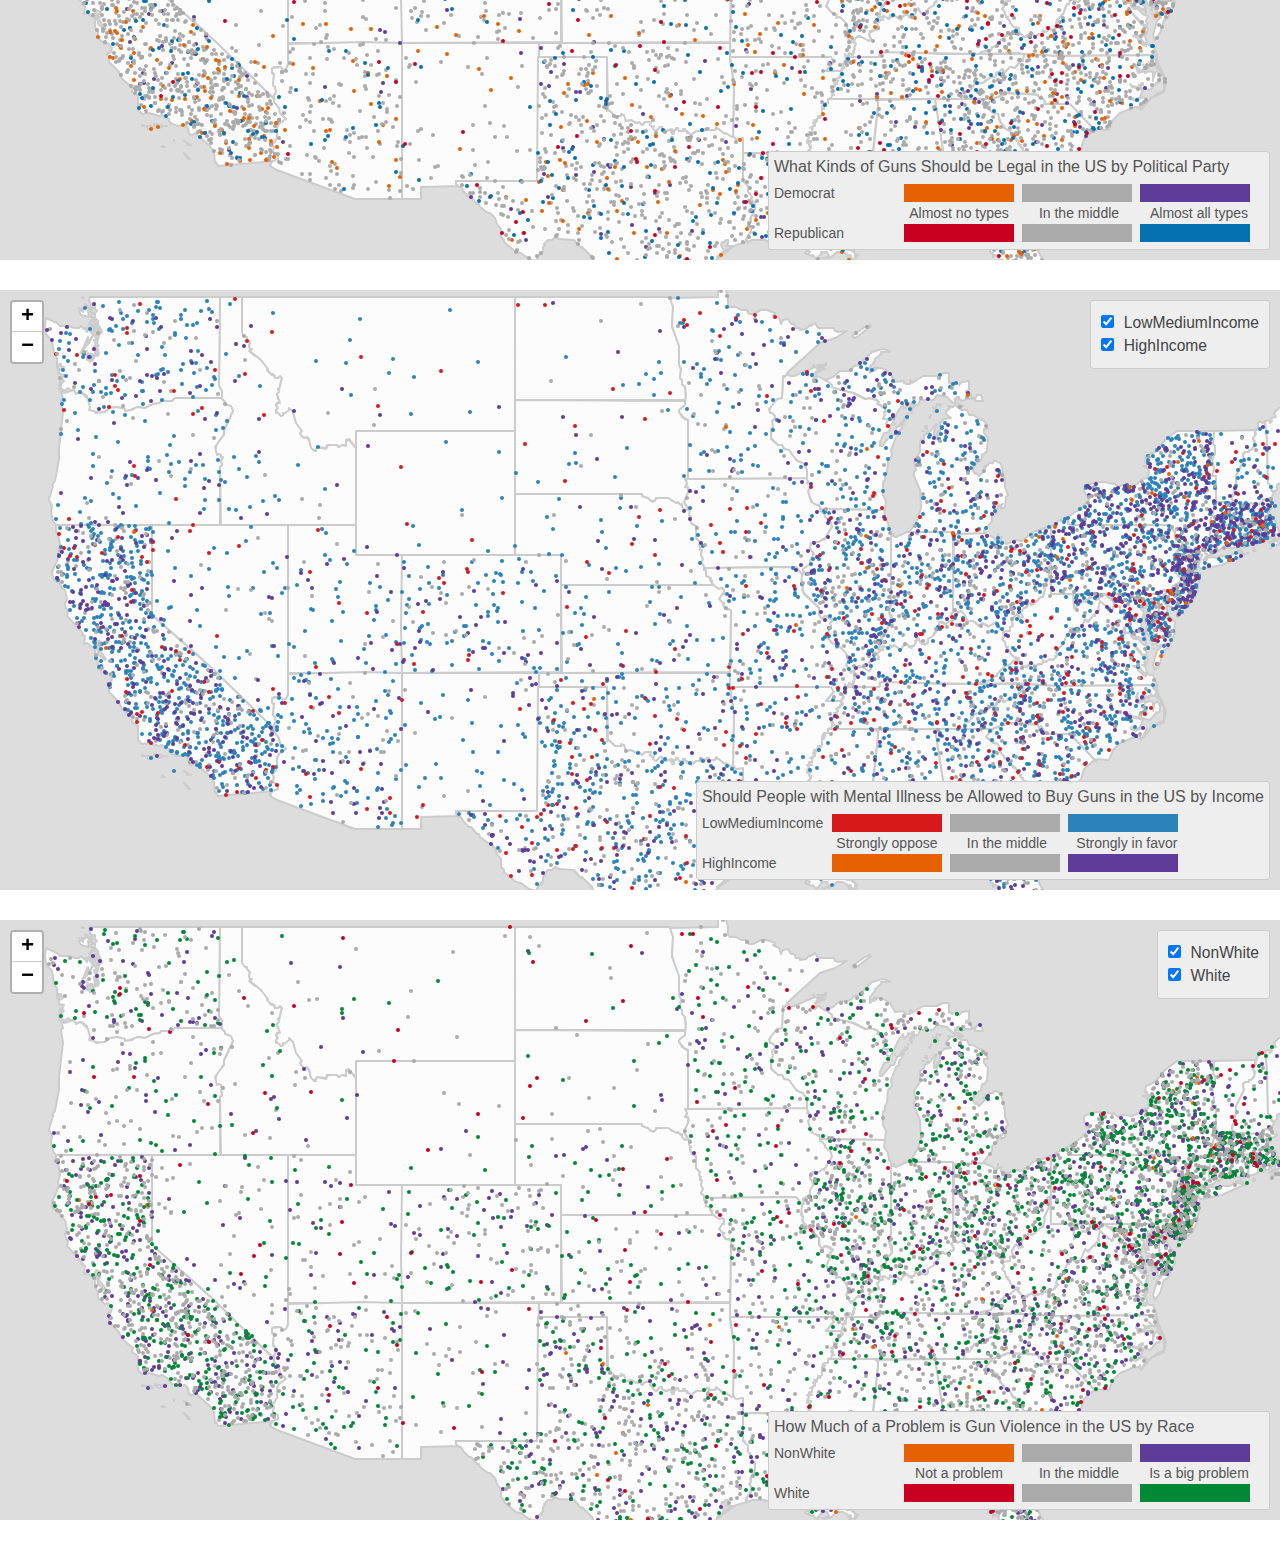
==== commit 69dd9bb1: "added new page title" ====
--- a/webmap/index.html
+++ b/webmap/index.html
@@ -4,7 +4,7 @@
   <meta charset="UTF-8">
   <meta name="viewport" content="width=device-width, initial-scale=1.0">
   <meta http-equiv="X-UA-Compatible" content="ie=edge">
-  <title>Webmap1</title>
+  <title>Attitudes Toward Guns in the U.S.</title>
   <link rel="stylesheet" href="./src/leaflet.css">
   <link rel="stylesheet" href="src/css/bootstrap.min.css">
   <link rel="stylesheet" href="./css/style.css">
--- a/webmap/css/style.css
+++ b/webmap/css/style.css
@@ -1,30 +1,102 @@
 #map1, #map2, #map3, #map4, #map5 {
-  height: 800px;
+  height: 600px;
 }
 
+/* Bootstrap */
 .container-fluid {
   padding: 0 0 10 0;
 }
-
 .row {
   margin-bottom: 30px;
 }
-.Male.high {
+
+/* Gender */
+path.Female.low {
   fill: #fdae61;
   fill-opacity: 1;
 }
-
-.Male.low {
+path.Female.high {
   fill: #2b83ba;
   fill-opacity: 1;
 }
-
-.Female.high {
+path.Male.low {
   fill: #c2a5cf;
   fill-opacity: 1;
 }
+path.Male.high {
+  fill: #008837;
+  fill-opacity: 1;
+}
 
-.Female.low {
+/* Political */
+.Democrat.low {
+  fill: #e66101;
+  fill-opacity: 1;
+}
+.Democrat.high {
+  fill: #5e3c99;
+  fill-opacity: 1;
+}
+.Republican.low {
+  fill: #ca0020;
+  fill-opacity: 1;
+}
+.Republican.high {
+  fill: #0571b0;
+  fill-opacity: 1;
+}
+
+
+/* College */
+.BelowCollege.low {
+  fill: #a6611a;
+  fill-opacity: 1;
+}
+.BelowCollege.high {
+  fill: #018571;
+  fill-opacity: 1;
+}
+.College.low {
+  fill: #d01c8b;
+  fill-opacity: 1;
+}
+.College.high {
+  fill: #4dac26;
+  fill-opacity: 1;
+}
+
+/* Income */
+.LowMediumIncome.low {
+  fill: #d7191c;
+  fill-opacity: 1;
+}
+.LowMediumIncome.high {
+  fill: #2b83ba;
+  fill-opacity: 1;
+}
+.HighIncome.low {
+  fill: #e66101;
+  fill-opacity: 1;
+}
+.HighIncome.high {
+  fill: #5e3c99;
+  fill-opacity: 1;
+}
+
+/* Race */
+.NonWhite.low {
+  fill: #e66101;
+  fill-opacity: 1;
+}
+.NonWhite.high {
+  fill: #5e3c99;
+  fill-opacity: 1;
+}
+.White.low {
+  fill: #ca0020;
+  fill-opacity: 1;
+}
+.White.high {
   fill: #008837;
   fill-opacity: 1;
 }
@@ -55,7 +127,7 @@
   float: left;
   margin-right: 10px;
   display: inline-block;
-  width: 60px;
+  width: 120px;
 }
 
 .legend div {
@@ -69,7 +141,7 @@
 }
 
 .legend .color-bar {
-  width: 100px;
+  width: 110px;
 }
 
 .toggle {
@@ -93,3 +165,7 @@
 .toggle ul input {
   margin-right: 10px;
 }
+
+.leaflet-tooltip {
+  background-color: #eee;
+}
